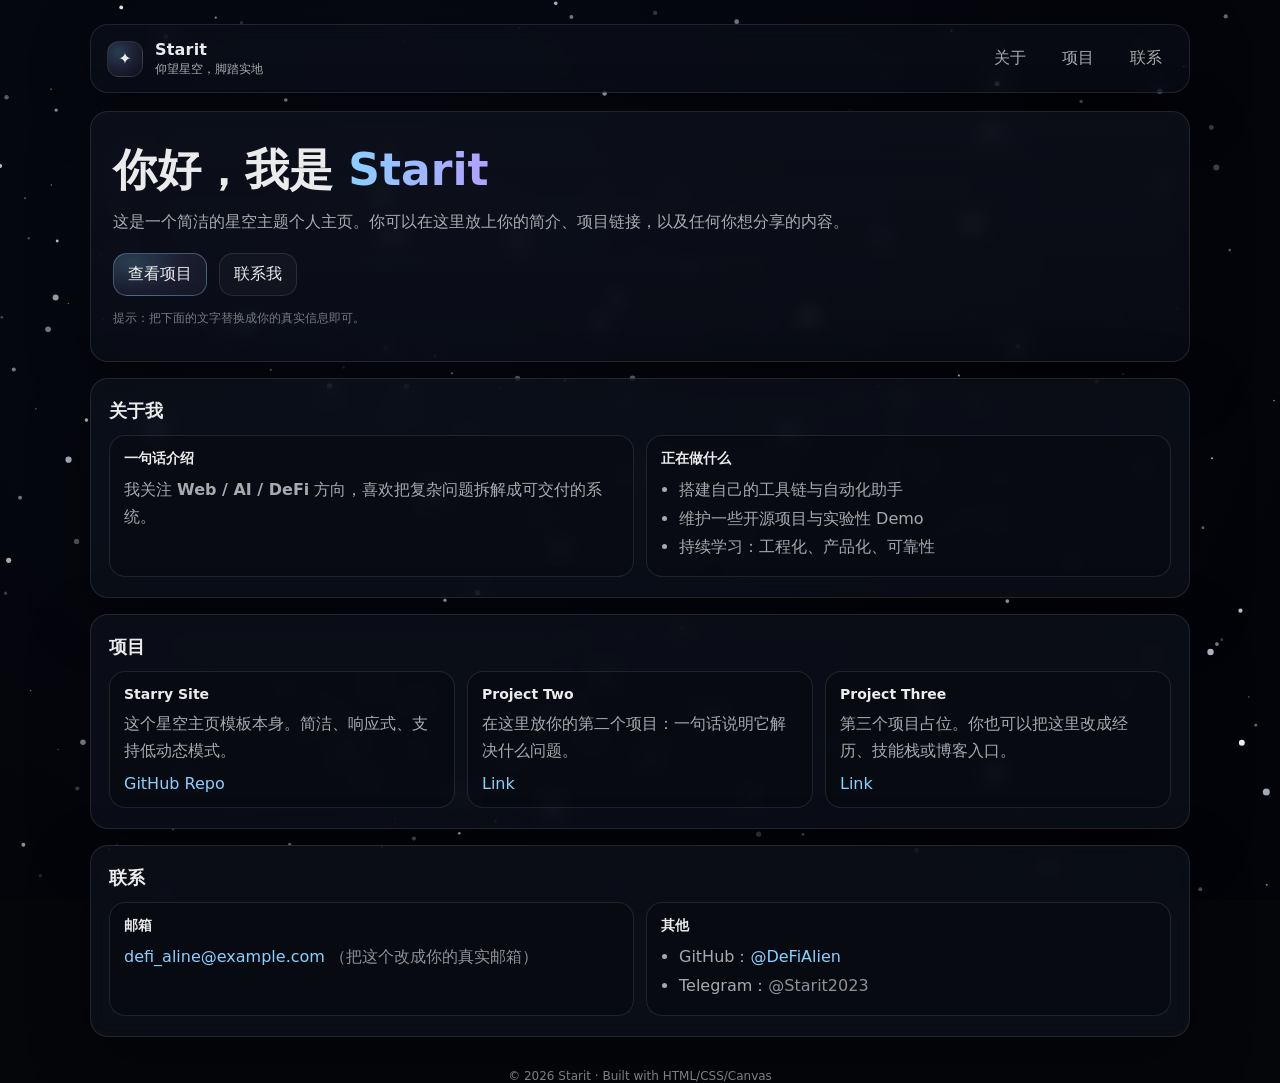
==== index.html @ c74e58f1 "Improve layout, content, and accessible starfield" ====
<!doctype html>
<html lang="zh-CN">
<head>
  <meta charset="utf-8" />
  <meta name="viewport" content="width=device-width, initial-scale=1" />
  <meta name="description" content="Starit 的个人主页：星空背景、项目与联系方式。" />

  <title>Starit · Starry Home</title>

  <!-- Open Graph (optional) -->
  <meta property="og:title" content="Starit · Starry Home" />
  <meta property="og:description" content="星空主题个人主页：关于我、项目与联系方式。" />
  <meta property="og:type" content="website" />

  <link rel="stylesheet" href="css/style.css" />
</head>
<body>
  <a class="skip" href="#main">跳到正文</a>

  <canvas id="starfield" aria-hidden="true"></canvas>

  <div class="page">
    <header class="topbar">
      <div class="brand">
        <div class="mark" aria-hidden="true">✦</div>
        <div class="brandText">
          <div class="name">Starit</div>
          <div class="tagline">仰望星空，脚踏实地</div>
        </div>
      </div>

      <nav class="nav" aria-label="页面导航">
        <a href="#about">关于</a>
        <a href="#projects">项目</a>
        <a href="#contact">联系</a>
      </nav>
    </header>

    <main id="main" class="main">
      <section class="hero" aria-label="封面">
        <h1>你好，我是 <span class="accent">Starit</span></h1>
        <p class="lead">
          这是一个简洁的星空主题个人主页。你可以在这里放上你的简介、项目链接，以及任何你想分享的内容。
        </p>
        <div class="ctaRow">
          <a class="btn primary" href="#projects">查看项目</a>
          <a class="btn" href="#contact">联系我</a>
        </div>
        <p class="hint">提示：把下面的文字替换成你的真实信息即可。</p>
      </section>

      <section id="about" class="panel">
        <h2>关于我</h2>
        <div class="grid two">
          <div class="card">
            <h3>一句话介绍</h3>
            <p>
              我关注 <strong>Web / AI / DeFi</strong> 方向，喜欢把复杂问题拆解成可交付的系统。
            </p>
          </div>
          <div class="card">
            <h3>正在做什么</h3>
            <ul class="list">
              <li>搭建自己的工具链与自动化助手</li>
              <li>维护一些开源项目与实验性 Demo</li>
              <li>持续学习：工程化、产品化、可靠性</li>
            </ul>
          </div>
        </div>
      </section>

      <section id="projects" class="panel">
        <h2>项目</h2>
        <div class="grid three">
          <article class="card">
            <h3>Starry Site</h3>
            <p>这个星空主页模板本身。简洁、响应式、支持低动态模式。</p>
            <div class="meta">
              <a class="link" href="https://github.com/DeFiAlien/website_test" target="_blank" rel="noreferrer">GitHub Repo</a>
            </div>
          </article>

          <article class="card">
            <h3>Project Two</h3>
            <p>在这里放你的第二个项目：一句话说明它解决什么问题。</p>
            <div class="meta">
              <a class="link" href="#" aria-disabled="true">Link</a>
            </div>
          </article>

          <article class="card">
            <h3>Project Three</h3>
            <p>第三个项目占位。你也可以把这里改成经历、技能栈或博客入口。</p>
            <div class="meta">
              <a class="link" href="#" aria-disabled="true">Link</a>
            </div>
          </article>
        </div>
      </section>

      <section id="contact" class="panel">
        <h2>联系</h2>
        <div class="grid two">
          <div class="card">
            <h3>邮箱</h3>
            <p>
              <a class="link" href="mailto:defi_aline@example.com">defi_aline@example.com</a>
              <span class="muted">（把这个改成你的真实邮箱）</span>
            </p>
          </div>
          <div class="card">
            <h3>其他</h3>
            <ul class="list">
              <li>GitHub：<a class="link" href="https://github.com/DeFiAlien" target="_blank" rel="noreferrer">@DeFiAlien</a></li>
              <li>Telegram：<span class="muted">@Starit2023</span></li>
            </ul>
          </div>
        </div>
      </section>

      <footer class="footer">
        <div>© <span id="year"></span> Starit · Built with HTML/CSS/Canvas</div>
      </footer>
    </main>
  </div>

  <script src="js/starfield.js" defer></script>
  <script>
    document.getElementById('year').textContent = String(new Date().getFullYear());
  </script>
</body>
</html>
---- css/style.css ----
/* Starry personal site — clean, responsive, accessible */

:root{
  --bg: #05060a;
  --panel: rgba(16, 20, 32, 0.62);
  --panel2: rgba(16, 20, 32, 0.42);
  --border: rgba(255,255,255,0.10);
  --text: rgba(255,255,255,0.92);
  --muted: rgba(255,255,255,0.65);
  --accent: #8ad0ff;
  --accent2: #b2a0ff;
  --shadow: 0 18px 60px rgba(0,0,0,0.45);
  --radius: 18px;
}

*{ box-sizing: border-box; }
html, body{ height: 100%; }
body{
  margin: 0;
  color: var(--text);
  font-family: ui-sans-serif, system-ui, -apple-system, Segoe UI, Roboto, Helvetica, Arial, "Apple Color Emoji", "Segoe UI Emoji";
  background: var(--bg);
  overflow-x: hidden;
}

/* background canvas */
#starfield{
  position: fixed;
  inset: 0;
  width: 100vw;
  height: 100vh;
  z-index: -1;
}

/* skip link */
.skip{
  position: absolute;
  left: -999px;
  top: 8px;
  padding: 10px 12px;
  border-radius: 10px;
  background: rgba(0,0,0,0.7);
  border: 1px solid var(--border);
  color: var(--text);
}
.skip:focus{ left: 12px; z-index: 10; }

.page{
  width: min(1100px, calc(100% - 32px));
  margin: 24px auto 60px;
}

.topbar{
  display: flex;
  align-items: center;
  justify-content: space-between;
  gap: 16px;
  padding: 14px 16px;
  border: 1px solid var(--border);
  background: var(--panel2);
  border-radius: var(--radius);
  backdrop-filter: blur(10px);
  box-shadow: var(--shadow);
}

.brand{ display:flex; align-items:center; gap:12px; }
.mark{
  width: 36px;
  height: 36px;
  display:grid;
  place-items:center;
  border-radius: 12px;
  border: 1px solid var(--border);
  background: radial-gradient(120% 120% at 30% 30%, rgba(138,208,255,0.25), rgba(178,160,255,0.10), rgba(0,0,0,0));
}
.name{ font-weight: 700; letter-spacing: 0.2px; }
.tagline{ font-size: 12px; color: var(--muted); margin-top: 2px; }

.nav{ display:flex; gap: 14px; flex-wrap: wrap; }
.nav a{
  color: var(--muted);
  text-decoration: none;
  padding: 8px 10px;
  border-radius: 12px;
  border: 1px solid transparent;
}
.nav a:hover{ color: var(--text); border-color: var(--border); background: rgba(255,255,255,0.03); }

.main{ margin-top: 18px; }

.hero{
  padding: 34px 22px;
  border: 1px solid var(--border);
  border-radius: var(--radius);
  background: linear-gradient(180deg, rgba(16,20,32,0.64), rgba(16,20,32,0.40));
  backdrop-filter: blur(10px);
  box-shadow: var(--shadow);
}
.hero h1{
  margin: 0;
  font-size: clamp(28px, 4vw, 44px);
  line-height: 1.08;
}
.accent{
  background: linear-gradient(90deg, var(--accent), var(--accent2));
  -webkit-background-clip: text;
  background-clip: text;
  color: transparent;
}
.lead{
  margin: 14px 0 0;
  color: var(--muted);
  font-size: 16px;
  line-height: 1.7;
}

.ctaRow{ display:flex; gap: 12px; margin-top: 18px; flex-wrap: wrap; }
.btn{
  display: inline-flex;
  align-items: center;
  justify-content: center;
  gap: 10px;
  padding: 10px 14px;
  border-radius: 14px;
  border: 1px solid var(--border);
  background: rgba(255,255,255,0.03);
  color: var(--text);
  text-decoration: none;
}
.btn:hover{ background: rgba(255,255,255,0.06); }
.btn.primary{
  border-color: rgba(138,208,255,0.35);
  background: radial-gradient(120% 140% at 20% 20%, rgba(138,208,255,0.25), rgba(178,160,255,0.10), rgba(255,255,255,0.03));
}
.hint{ margin: 14px 0 0; color: rgba(255,255,255,0.45); font-size: 12px; }

.panel{ margin-top: 16px; padding: 20px 18px; }
.panel h2{ margin: 0 0 12px; font-size: 18px; letter-spacing: 0.2px; }

.panel{
  border-radius: var(--radius);
  border: 1px solid var(--border);
  background: var(--panel);
  backdrop-filter: blur(10px);
  box-shadow: var(--shadow);
}

.grid{ display:grid; gap: 12px; }
.grid.two{ grid-template-columns: repeat(2, minmax(0, 1fr)); }
.grid.three{ grid-template-columns: repeat(3, minmax(0, 1fr)); }

.card{
  border-radius: 16px;
  border: 1px solid rgba(255,255,255,0.10);
  background: rgba(0,0,0,0.18);
  padding: 14px 14px;
}
.card h3{ margin: 0 0 8px; font-size: 14px; }
.card p{ margin: 0; color: var(--muted); line-height: 1.7; }

.list{ margin: 0; padding-left: 18px; color: var(--muted); line-height: 1.8; }

.meta{ margin-top: 10px; display:flex; gap: 10px; }
.link{ color: var(--accent); text-decoration: none; }
.link:hover{ text-decoration: underline; }
.muted{ color: rgba(255,255,255,0.55); }

.footer{
  margin-top: 18px;
  padding: 14px 4px 0;
  color: rgba(255,255,255,0.55);
  font-size: 12px;
  text-align: center;
}

@media (max-width: 860px){
  .grid.three{ grid-template-columns: 1fr; }
}
@media (max-width: 720px){
  .topbar{ flex-direction: column; align-items: stretch; }
  .nav{ justify-content: flex-start; }
  .grid.two{ grid-template-columns: 1fr; }
}

@media (prefers-reduced-motion: reduce){
  *{ scroll-behavior: auto !important; }
}
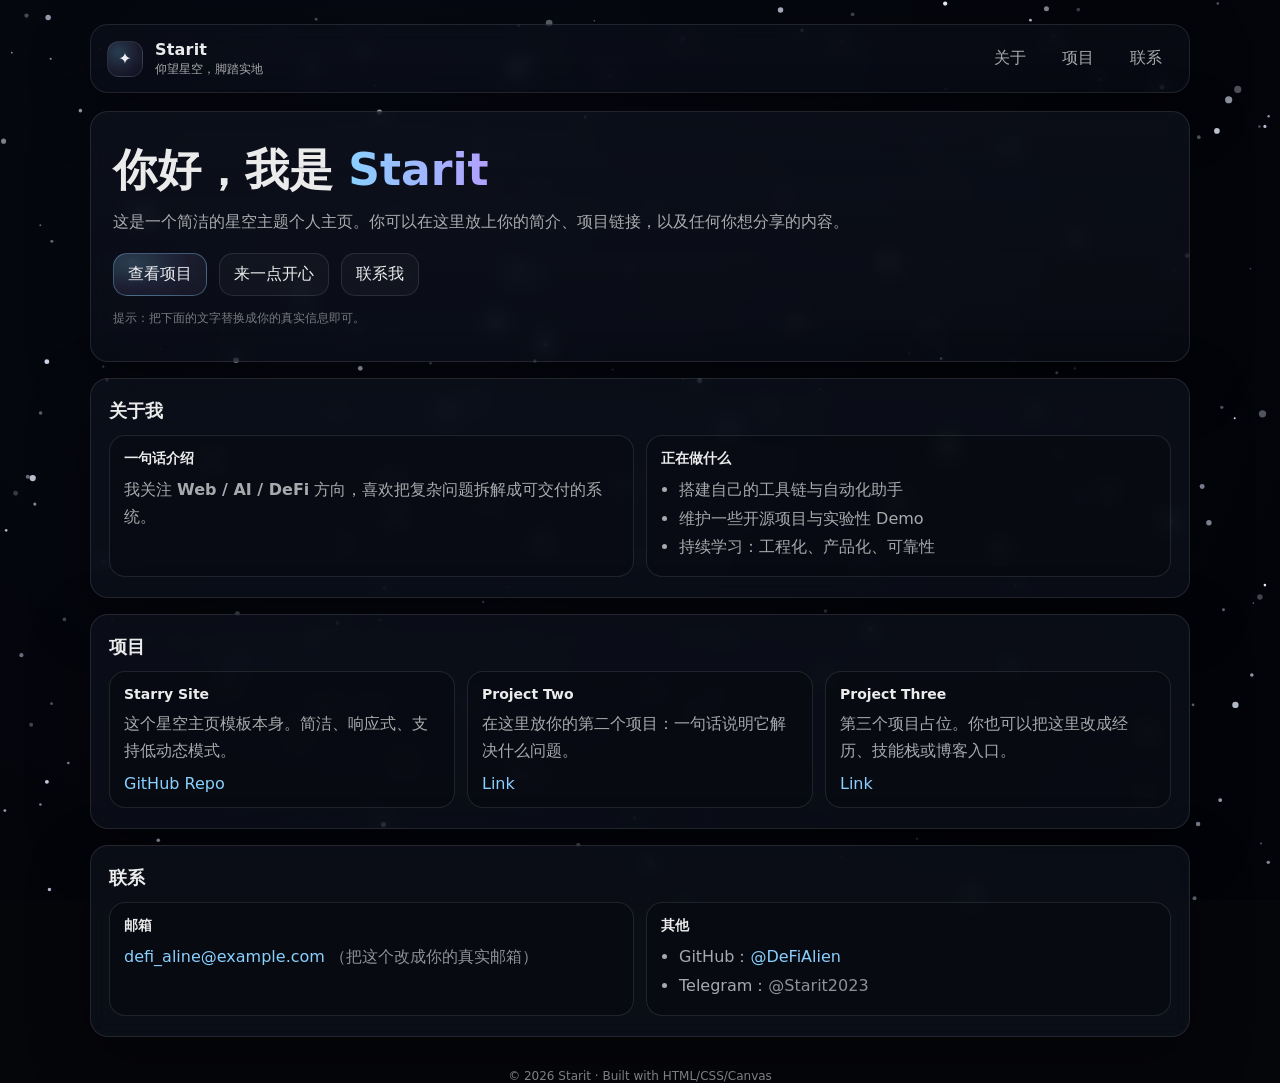
==== commit 9aaaf6eb: "Add a cheer-up page with breathing, cards, and fireworks" ====
--- a/index.html
+++ b/index.html
@@ -44,6 +44,7 @@
         </p>
         <div class="ctaRow">
           <a class="btn primary" href="#projects">查看项目</a>
+          <a class="btn" href="cheer-up.html">来一点开心</a>
           <a class="btn" href="#contact">联系我</a>
         </div>
         <p class="hint">提示：把下面的文字替换成你的真实信息即可。</p>
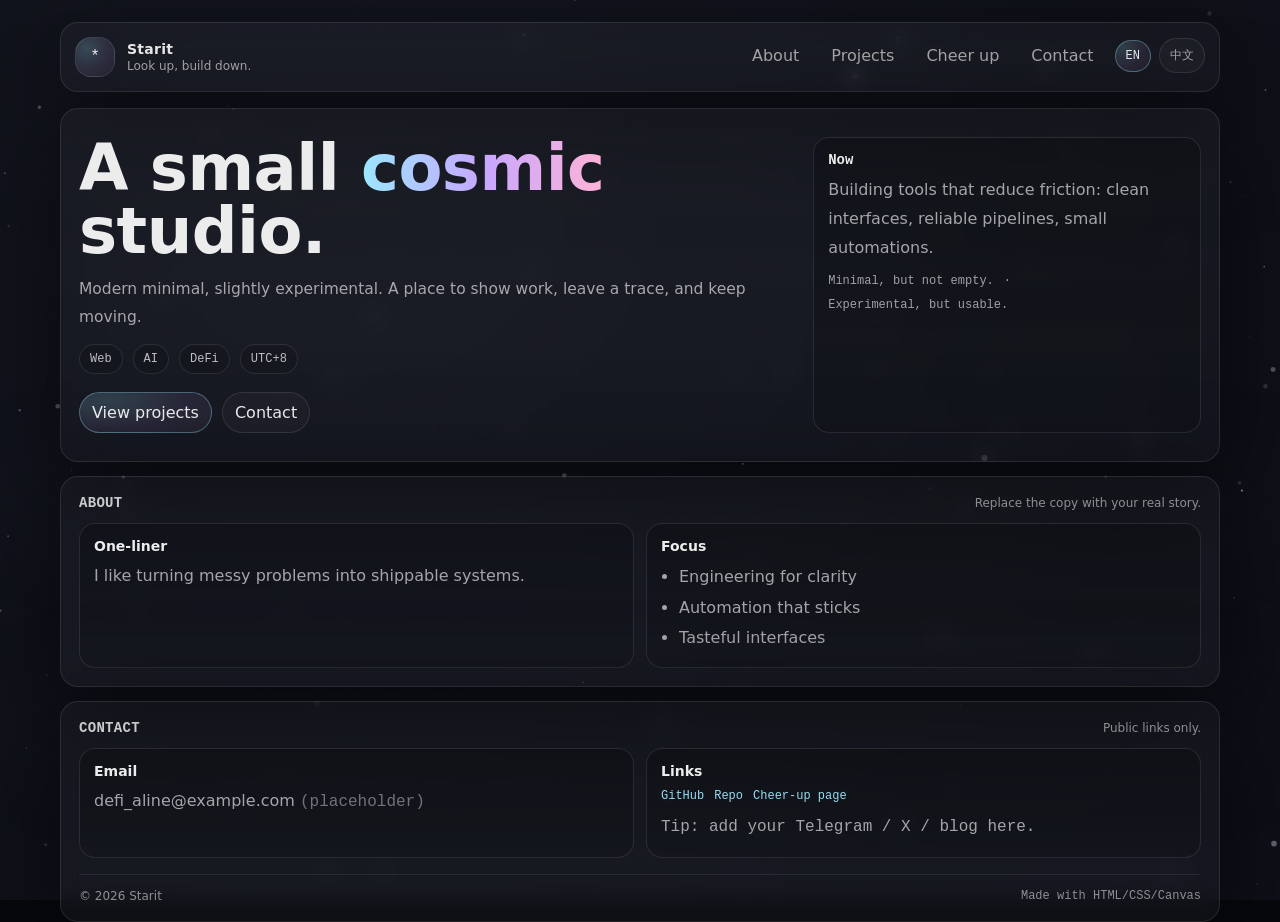
==== commit b207e0cf: "Redesign: modern minimal experimental bilingual layout + projects page" ====
--- a/index.html
+++ b/index.html
@@ -1,133 +1,228 @@
 <!doctype html>
-<html lang="zh-CN">
+<html lang="en">
 <head>
   <meta charset="utf-8" />
   <meta name="viewport" content="width=device-width, initial-scale=1" />
-  <meta name="description" content="Starit 的个人主页：星空背景、项目与联系方式。" />
-
-  <title>Starit · Starry Home</title>
-
-  <!-- Open Graph (optional) -->
-  <meta property="og:title" content="Starit · Starry Home" />
-  <meta property="og:description" content="星空主题个人主页：关于我、项目与联系方式。" />
-  <meta property="og:type" content="website" />
-
+  <meta name="description" content="Starit — modern minimal, experimental, bilingual personal site." />
+  <title>Starit</title>
   <link rel="stylesheet" href="css/style.css" />
 </head>
 <body>
-  <a class="skip" href="#main">跳到正文</a>
-
+  <a class="skip" href="#main">Skip to content</a>
   <canvas id="starfield" aria-hidden="true"></canvas>
-
-  <div class="page">
+  <div class="noise" aria-hidden="true"></div>
+
+  <div class="page" data-lang="en">
     <header class="topbar">
       <div class="brand">
-        <div class="mark" aria-hidden="true">✦</div>
-        <div class="brandText">
+        <div class="mark" aria-hidden="true">*</div>
+        <div>
           <div class="name">Starit</div>
-          <div class="tagline">仰望星空，脚踏实地</div>
+          <div class="tag" data-i18n="tagline">Look up, build down.</div>
         </div>
       </div>
 
-      <nav class="nav" aria-label="页面导航">
-        <a href="#about">关于</a>
-        <a href="#projects">项目</a>
-        <a href="#contact">联系</a>
-      </nav>
+      <div style="display:flex; gap:10px; align-items:center; justify-content:flex-end; flex-wrap:wrap">
+        <nav class="nav" aria-label="Primary">
+          <a href="#about" data-i18n="nav.about">About</a>
+          <a href="projects.html" data-i18n="nav.projects">Projects</a>
+          <a href="cheer-up.html" data-i18n="nav.cheer">Cheer up</a>
+          <a href="#contact" data-i18n="nav.contact">Contact</a>
+        </nav>
+
+        <div class="lang" aria-label="Language">
+          <button id="langEN" type="button" aria-pressed="true">EN</button>
+          <button id="langZH" type="button" aria-pressed="false">中文</button>
+        </div>
+      </div>
     </header>
 
     <main id="main" class="main">
-      <section class="hero" aria-label="封面">
-        <h1>你好，我是 <span class="accent">Starit</span></h1>
-        <p class="lead">
-          这是一个简洁的星空主题个人主页。你可以在这里放上你的简介、项目链接，以及任何你想分享的内容。
-        </p>
-        <div class="ctaRow">
-          <a class="btn primary" href="#projects">查看项目</a>
-          <a class="btn" href="cheer-up.html">来一点开心</a>
-          <a class="btn" href="#contact">联系我</a>
-        </div>
-        <p class="hint">提示：把下面的文字替换成你的真实信息即可。</p>
+      <section class="hero">
+        <div class="heroGrid">
+          <div>
+            <h1 class="hTitle">
+              <span data-i18n="hero.line1">A small</span>
+              <span class="accent" data-i18n="hero.line2">cosmic</span>
+              <span data-i18n="hero.line3">studio.</span>
+            </h1>
+
+            <p class="lead" data-i18n="hero.lead">
+              Modern minimal, slightly experimental. A place to show work, leave a trace, and keep moving.
+            </p>
+
+            <div class="kicker">
+              <span class="pill">Web</span>
+              <span class="pill">AI</span>
+              <span class="pill">DeFi</span>
+              <span class="pill mono" data-i18n="hero.location">UTC+8</span>
+            </div>
+
+            <div class="ctaRow">
+              <a class="btn primary" href="projects.html" data-i18n="cta.projects">View projects</a>
+              <a class="btn" href="#contact" data-i18n="cta.contact">Contact</a>
+            </div>
+          </div>
+
+          <div>
+            <div class="card" style="min-height: 100%">
+              <h3 class="mono" data-i18n="side.title">Now</h3>
+              <p data-i18n="side.body">
+                Building tools that reduce friction: clean interfaces, reliable pipelines, small automations.
+              </p>
+              <div class="meta" style="margin-top:12px">
+                <span data-i18n="side.meta1">Minimal, but not empty.</span>
+                <span>·</span>
+                <span data-i18n="side.meta2">Experimental, but usable.</span>
+              </div>
+            </div>
+          </div>
+        </div>
       </section>
 
       <section id="about" class="panel">
-        <h2>关于我</h2>
+        <div class="panelHeader">
+          <h2>About</h2>
+          <div class="note" data-i18n="about.note">Replace the copy with your real story.</div>
+        </div>
+
         <div class="grid two">
           <div class="card">
-            <h3>一句话介绍</h3>
+            <h3 data-i18n="about.card1.title">One-liner</h3>
+            <p data-i18n="about.card1.body">I like turning messy problems into shippable systems.</p>
+          </div>
+          <div class="card">
+            <h3 data-i18n="about.card2.title">Focus</h3>
+            <ul class="list">
+              <li data-i18n="about.card2.li1">Engineering for clarity</li>
+              <li data-i18n="about.card2.li2">Automation that sticks</li>
+              <li data-i18n="about.card2.li3">Tasteful interfaces</li>
+            </ul>
+          </div>
+        </div>
+      </section>
+
+      <section class="panel" id="contact">
+        <div class="panelHeader">
+          <h2>Contact</h2>
+          <div class="note" data-i18n="contact.note">Public links only.</div>
+        </div>
+
+        <div class="grid two">
+          <div class="card">
+            <h3 data-i18n="contact.email">Email</h3>
             <p>
-              我关注 <strong>Web / AI / DeFi</strong> 方向，喜欢把复杂问题拆解成可交付的系统。
+              <a href="mailto:defi_aline@example.com">defi_aline@example.com</a>
+              <span class="mono" style="opacity:.65">(placeholder)</span>
             </p>
           </div>
           <div class="card">
-            <h3>正在做什么</h3>
-            <ul class="list">
-              <li>搭建自己的工具链与自动化助手</li>
-              <li>维护一些开源项目与实验性 Demo</li>
-              <li>持续学习：工程化、产品化、可靠性</li>
-            </ul>
-          </div>
-        </div>
+            <h3 data-i18n="contact.links">Links</h3>
+            <div class="meta">
+              <a href="https://github.com/DeFiAlien" target="_blank" rel="noreferrer">GitHub</a>
+              <a href="https://github.com/DeFiAlien/website_test" target="_blank" rel="noreferrer">Repo</a>
+              <a href="cheer-up.html" data-i18n="contact.cheer">Cheer-up page</a>
+            </div>
+            <p style="margin-top:10px" class="mono" data-i18n="contact.tip">Tip: add your Telegram / X / blog here.</p>
+          </div>
+        </div>
+
+        <footer class="footer">
+          <div>© <span id="year"></span> Starit</div>
+          <div class="mono">
+            <span data-i18n="footer.made">Made with</span> HTML/CSS/Canvas
+          </div>
+        </footer>
       </section>
-
-      <section id="projects" class="panel">
-        <h2>项目</h2>
-        <div class="grid three">
-          <article class="card">
-            <h3>Starry Site</h3>
-            <p>这个星空主页模板本身。简洁、响应式、支持低动态模式。</p>
-            <div class="meta">
-              <a class="link" href="https://github.com/DeFiAlien/website_test" target="_blank" rel="noreferrer">GitHub Repo</a>
-            </div>
-          </article>
-
-          <article class="card">
-            <h3>Project Two</h3>
-            <p>在这里放你的第二个项目：一句话说明它解决什么问题。</p>
-            <div class="meta">
-              <a class="link" href="#" aria-disabled="true">Link</a>
-            </div>
-          </article>
-
-          <article class="card">
-            <h3>Project Three</h3>
-            <p>第三个项目占位。你也可以把这里改成经历、技能栈或博客入口。</p>
-            <div class="meta">
-              <a class="link" href="#" aria-disabled="true">Link</a>
-            </div>
-          </article>
-        </div>
-      </section>
-
-      <section id="contact" class="panel">
-        <h2>联系</h2>
-        <div class="grid two">
-          <div class="card">
-            <h3>邮箱</h3>
-            <p>
-              <a class="link" href="mailto:defi_aline@example.com">defi_aline@example.com</a>
-              <span class="muted">（把这个改成你的真实邮箱）</span>
-            </p>
-          </div>
-          <div class="card">
-            <h3>其他</h3>
-            <ul class="list">
-              <li>GitHub：<a class="link" href="https://github.com/DeFiAlien" target="_blank" rel="noreferrer">@DeFiAlien</a></li>
-              <li>Telegram：<span class="muted">@Starit2023</span></li>
-            </ul>
-          </div>
-        </div>
-      </section>
-
-      <footer class="footer">
-        <div>© <span id="year"></span> Starit · Built with HTML/CSS/Canvas</div>
-      </footer>
     </main>
   </div>
 
   <script src="js/starfield.js" defer></script>
   <script>
     document.getElementById('year').textContent = String(new Date().getFullYear());
+
+    const dict = {
+      en: {
+        'tagline': 'Look up, build down.',
+        'nav.about': 'About',
+        'nav.projects': 'Projects',
+        'nav.cheer': 'Cheer up',
+        'nav.contact': 'Contact',
+        'hero.line1': 'A small',
+        'hero.line2': 'cosmic',
+        'hero.line3': 'studio.',
+        'hero.lead': 'Modern minimal, slightly experimental. A place to show work, leave a trace, and keep moving.',
+        'hero.location': 'UTC+8',
+        'cta.projects': 'View projects',
+        'cta.contact': 'Contact',
+        'side.title': 'Now',
+        'side.body': 'Building tools that reduce friction: clean interfaces, reliable pipelines, small automations.',
+        'side.meta1': 'Minimal, but not empty.',
+        'side.meta2': 'Experimental, but usable.',
+        'about.note': 'Replace the copy with your real story.',
+        'about.card1.title': 'One-liner',
+        'about.card1.body': 'I like turning messy problems into shippable systems.',
+        'about.card2.title': 'Focus',
+        'about.card2.li1': 'Engineering for clarity',
+        'about.card2.li2': 'Automation that sticks',
+        'about.card2.li3': 'Tasteful interfaces',
+        'contact.note': 'Public links only.',
+        'contact.email': 'Email',
+        'contact.links': 'Links',
+        'contact.cheer': 'Cheer-up page',
+        'contact.tip': 'Tip: add your Telegram / X / blog here.',
+        'footer.made': 'Made with'
+      },
+      zh: {
+        'tagline': '仰望星空，搭建现实。',
+        'nav.about': '关于',
+        'nav.projects': '项目',
+        'nav.cheer': '开心一下',
+        'nav.contact': '联系',
+        'hero.line1': '一个小小的',
+        'hero.line2': '宇宙',
+        'hero.line3': '工作室。',
+        'hero.lead': '现代极简，带一点实验性。用来展示作品、留下痕迹、继续向前。',
+        'hero.location': 'UTC+8',
+        'cta.projects': '看看项目',
+        'cta.contact': '联系我',
+        'side.title': '此刻',
+        'side.body': '在做一些降低摩擦的工具：干净的界面、可靠的流程、小而稳定的自动化。',
+        'side.meta1': '极简，但不空洞。',
+        'side.meta2': '实验，但可用。',
+        'about.note': '把这些文案换成你的真实经历就行。',
+        'about.card1.title': '一句话',
+        'about.card1.body': '我喜欢把混乱的问题拆成可交付的系统。',
+        'about.card2.title': '关注点',
+        'about.card2.li1': '为清晰而工程化',
+        'about.card2.li2': '能长期运行的自动化',
+        'about.card2.li3': '有品味的界面',
+        'contact.note': '只放公开信息。',
+        'contact.email': '邮箱',
+        'contact.links': '链接',
+        'contact.cheer': '开心页面',
+        'contact.tip': '提示：把 Telegram / X / 博客等加在这里。',
+        'footer.made': '使用'
+      }
+    };
+
+    function applyLang(lang){
+      document.querySelector('.page').setAttribute('data-lang', lang);
+      document.getElementById('langEN').setAttribute('aria-pressed', String(lang==='en'));
+      document.getElementById('langZH').setAttribute('aria-pressed', String(lang==='zh'));
+      for (const el of document.querySelectorAll('[data-i18n]')){
+        const key = el.getAttribute('data-i18n');
+        const val = dict[lang][key];
+        if (typeof val === 'string') el.textContent = val;
+      }
+      try{ localStorage.setItem('lang', lang); }catch{}
+    }
+
+    const saved = (() => { try{ return localStorage.getItem('lang'); }catch{ return null; }})();
+    applyLang(saved === 'zh' ? 'zh' : 'en');
+
+    document.getElementById('langEN').addEventListener('click', () => applyLang('en'));
+    document.getElementById('langZH').addEventListener('click', () => applyLang('zh'));
   </script>
 </body>
 </html>
--- a/css/style.css
+++ b/css/style.css
@@ -1,186 +1,336 @@
-/* Starry personal site — clean, responsive, accessible */
+/*
+  Starit — Modern Minimal / Experimental (Direction C)
+  - High-contrast typography
+  - Asymmetric layout
+  - Subtle cosmic background
+*/
 
 :root{
-  --bg: #05060a;
-  --panel: rgba(16, 20, 32, 0.62);
-  --panel2: rgba(16, 20, 32, 0.42);
-  --border: rgba(255,255,255,0.10);
-  --text: rgba(255,255,255,0.92);
-  --muted: rgba(255,255,255,0.65);
-  --accent: #8ad0ff;
-  --accent2: #b2a0ff;
-  --shadow: 0 18px 60px rgba(0,0,0,0.45);
+  --bg: #07080c;
+  --ink: rgba(255,255,255,0.92);
+  --muted: rgba(255,255,255,0.62);
+  --faint: rgba(255,255,255,0.10);
+  --accent: #9be7ff;
+  --accent2: #c7a7ff;
+  --hot: #ffb3d6;
+
   --radius: 18px;
+  --shadow: 0 30px 110px rgba(0,0,0,0.55);
+
+  --sans: ui-sans-serif, system-ui, -apple-system, Segoe UI, Roboto, Helvetica, Arial;
+  --mono: ui-monospace, SFMono-Regular, Menlo, Monaco, Consolas, "Liberation Mono", "Courier New", monospace;
 }
 
 *{ box-sizing: border-box; }
 html, body{ height: 100%; }
 body{
   margin: 0;
-  color: var(--text);
-  font-family: ui-sans-serif, system-ui, -apple-system, Segoe UI, Roboto, Helvetica, Arial, "Apple Color Emoji", "Segoe UI Emoji";
+  color: var(--ink);
   background: var(--bg);
+  font-family: var(--sans);
   overflow-x: hidden;
 }
 
-/* background canvas */
+a{ color: inherit; text-decoration: none; }
+a:hover{ text-decoration: underline; text-underline-offset: 3px; }
+
+/* Background */
 #starfield{
   position: fixed;
   inset: 0;
   width: 100vw;
   height: 100vh;
+  z-index: -2;
+}
+
+.noise{
+  position: fixed;
+  inset: 0;
+  pointer-events: none;
   z-index: -1;
-}
-
-/* skip link */
+  opacity: 0.22;
+  background-image:
+    url('data:image/svg+xml;utf8,<svg xmlns="http://www.w3.org/2000/svg" width="240" height="240"><filter id="n"><feTurbulence type="fractalNoise" baseFrequency=".8" numOctaves="4" stitchTiles="stitch"/></filter><rect width="240" height="240" filter="url(%23n)" opacity=".35"/></svg>');
+  mix-blend-mode: overlay;
+}
+
+/* Skip */
 .skip{
   position: absolute;
   left: -999px;
   top: 8px;
   padding: 10px 12px;
-  border-radius: 10px;
-  background: rgba(0,0,0,0.7);
-  border: 1px solid var(--border);
-  color: var(--text);
+  border-radius: 12px;
+  background: rgba(0,0,0,0.75);
+  border: 1px solid var(--faint);
+  color: var(--ink);
 }
 .skip:focus{ left: 12px; z-index: 10; }
 
+/* Layout */
 .page{
-  width: min(1100px, calc(100% - 32px));
-  margin: 24px auto 60px;
+  width: min(1160px, calc(100% - 32px));
+  margin: 22px auto 80px;
 }
 
 .topbar{
-  display: flex;
-  align-items: center;
-  justify-content: space-between;
-  gap: 16px;
-  padding: 14px 16px;
-  border: 1px solid var(--border);
-  background: var(--panel2);
+  display: grid;
+  grid-template-columns: 1fr auto;
+  gap: 14px;
+  align-items: start;
+  padding: 14px 14px;
+  border: 1px solid var(--faint);
   border-radius: var(--radius);
+  background: rgba(255,255,255,0.03);
   backdrop-filter: blur(10px);
   box-shadow: var(--shadow);
 }
 
-.brand{ display:flex; align-items:center; gap:12px; }
+.brand{
+  display:flex;
+  gap: 12px;
+  align-items: center;
+}
+
 .mark{
-  width: 36px;
-  height: 36px;
+  width: 40px;
+  height: 40px;
+  border-radius: 16px;
+  border: 1px solid var(--faint);
+  background:
+    radial-gradient(120% 120% at 28% 28%, rgba(155,231,255,0.22), rgba(199,167,255,0.10), rgba(0,0,0,0)),
+    rgba(255,255,255,0.02);
   display:grid;
   place-items:center;
-  border-radius: 12px;
-  border: 1px solid var(--border);
-  background: radial-gradient(120% 120% at 30% 30%, rgba(138,208,255,0.25), rgba(178,160,255,0.10), rgba(0,0,0,0));
-}
-.name{ font-weight: 700; letter-spacing: 0.2px; }
-.tagline{ font-size: 12px; color: var(--muted); margin-top: 2px; }
-
-.nav{ display:flex; gap: 14px; flex-wrap: wrap; }
+  font-family: var(--mono);
+}
+
+.brand .name{
+  font-weight: 750;
+  letter-spacing: 0.25px;
+  font-size: 14px;
+}
+.brand .tag{
+  margin-top: 2px;
+  font-size: 12px;
+  color: var(--muted);
+}
+
+.nav{
+  display:flex;
+  gap: 10px;
+  flex-wrap: wrap;
+  justify-content: flex-end;
+}
+
 .nav a{
   color: var(--muted);
-  text-decoration: none;
+  border: 1px solid transparent;
   padding: 8px 10px;
-  border-radius: 12px;
-  border: 1px solid transparent;
-}
-.nav a:hover{ color: var(--text); border-color: var(--border); background: rgba(255,255,255,0.03); }
-
-.main{ margin-top: 18px; }
-
+  border-radius: 999px;
+}
+.nav a:hover{ color: var(--ink); border-color: var(--faint); text-decoration: none; }
+
+.lang{
+  display:flex;
+  gap: 8px;
+  align-items:center;
+}
+
+.lang button{
+  border: 1px solid var(--faint);
+  background: rgba(255,255,255,0.03);
+  color: var(--muted);
+  padding: 8px 10px;
+  border-radius: 999px;
+  cursor: pointer;
+  font-family: var(--mono);
+  font-size: 12px;
+}
+.lang button[aria-pressed="true"]{
+  color: var(--ink);
+  border-color: rgba(155,231,255,0.34);
+  background:
+    radial-gradient(120% 140% at 20% 20%, rgba(155,231,255,0.20), rgba(199,167,255,0.10), rgba(255,255,255,0.03));
+}
+
+/* Hero */
 .hero{
-  padding: 34px 22px;
-  border: 1px solid var(--border);
+  margin-top: 16px;
+  padding: 28px 18px;
   border-radius: var(--radius);
-  background: linear-gradient(180deg, rgba(16,20,32,0.64), rgba(16,20,32,0.40));
+  border: 1px solid var(--faint);
+  background:
+    linear-gradient(180deg, rgba(255,255,255,0.04), rgba(255,255,255,0.02));
   backdrop-filter: blur(10px);
   box-shadow: var(--shadow);
 }
-.hero h1{
+
+.heroGrid{
+  display:grid;
+  grid-template-columns: 1.3fr 0.7fr;
+  gap: 14px;
+}
+
+@media (max-width: 920px){
+  .heroGrid{ grid-template-columns: 1fr; }
+}
+
+.hTitle{
   margin: 0;
-  font-size: clamp(28px, 4vw, 44px);
-  line-height: 1.08;
-}
-.accent{
-  background: linear-gradient(90deg, var(--accent), var(--accent2));
+  font-size: clamp(30px, 5vw, 64px);
+  line-height: 0.98;
+  letter-spacing: -0.5px;
+}
+
+.hTitle .accent{
+  background: linear-gradient(90deg, var(--accent), var(--accent2), var(--hot));
   -webkit-background-clip: text;
   background-clip: text;
   color: transparent;
 }
+
 .lead{
   margin: 14px 0 0;
   color: var(--muted);
-  font-size: 16px;
-  line-height: 1.7;
-}
-
-.ctaRow{ display:flex; gap: 12px; margin-top: 18px; flex-wrap: wrap; }
+  font-size: 15.5px;
+  line-height: 1.8;
+  max-width: 68ch;
+}
+
+.kicker{
+  margin-top: 12px;
+  display:flex;
+  gap: 10px;
+  flex-wrap: wrap;
+}
+
+.pill{
+  display:inline-flex;
+  align-items:center;
+  gap: 8px;
+  padding: 7px 10px;
+  border-radius: 999px;
+  border: 1px solid var(--faint);
+  background: rgba(0,0,0,0.12);
+  color: rgba(255,255,255,0.72);
+  font-family: var(--mono);
+  font-size: 12px;
+}
+
+.ctaRow{ display:flex; gap: 10px; flex-wrap: wrap; margin-top: 18px; }
 .btn{
-  display: inline-flex;
-  align-items: center;
-  justify-content: center;
-  gap: 10px;
-  padding: 10px 14px;
-  border-radius: 14px;
-  border: 1px solid var(--border);
+  display:inline-flex;
+  align-items:center;
+  justify-content:center;
+  padding: 10px 12px;
+  border-radius: 999px;
+  border: 1px solid var(--faint);
   background: rgba(255,255,255,0.03);
-  color: var(--text);
-  text-decoration: none;
-}
-.btn:hover{ background: rgba(255,255,255,0.06); }
+}
+.btn:hover{ text-decoration:none; background: rgba(255,255,255,0.06); }
 .btn.primary{
-  border-color: rgba(138,208,255,0.35);
-  background: radial-gradient(120% 140% at 20% 20%, rgba(138,208,255,0.25), rgba(178,160,255,0.10), rgba(255,255,255,0.03));
-}
-.hint{ margin: 14px 0 0; color: rgba(255,255,255,0.45); font-size: 12px; }
-
-.panel{ margin-top: 16px; padding: 20px 18px; }
-.panel h2{ margin: 0 0 12px; font-size: 18px; letter-spacing: 0.2px; }
-
+  border-color: rgba(155,231,255,0.34);
+  background:
+    radial-gradient(120% 140% at 20% 20%, rgba(155,231,255,0.20), rgba(199,167,255,0.10), rgba(255,255,255,0.03));
+}
+
+/* Panels */
 .panel{
+  margin-top: 14px;
   border-radius: var(--radius);
-  border: 1px solid var(--border);
-  background: var(--panel);
+  border: 1px solid var(--faint);
+  background: rgba(255,255,255,0.03);
   backdrop-filter: blur(10px);
   box-shadow: var(--shadow);
-}
-
-.grid{ display:grid; gap: 12px; }
+  padding: 18px;
+}
+
+.panelHeader{
+  display:flex;
+  align-items: baseline;
+  justify-content: space-between;
+  gap: 12px;
+  flex-wrap: wrap;
+}
+
+.panel h2{
+  margin: 0;
+  font-size: 14px;
+  letter-spacing: 0.3px;
+  font-family: var(--mono);
+  text-transform: uppercase;
+  color: rgba(255,255,255,0.78);
+}
+
+.panel .note{
+  color: rgba(255,255,255,0.52);
+  font-size: 12px;
+}
+
+.grid{
+  display:grid;
+  gap: 12px;
+  margin-top: 12px;
+}
+
 .grid.two{ grid-template-columns: repeat(2, minmax(0, 1fr)); }
 .grid.three{ grid-template-columns: repeat(3, minmax(0, 1fr)); }
+@media (max-width: 920px){
+  .grid.three{ grid-template-columns: 1fr; }
+}
+@media (max-width: 720px){
+  .grid.two{ grid-template-columns: 1fr; }
+}
 
 .card{
   border-radius: 16px;
   border: 1px solid rgba(255,255,255,0.10);
-  background: rgba(0,0,0,0.18);
-  padding: 14px 14px;
-}
-.card h3{ margin: 0 0 8px; font-size: 14px; }
-.card p{ margin: 0; color: var(--muted); line-height: 1.7; }
-
-.list{ margin: 0; padding-left: 18px; color: var(--muted); line-height: 1.8; }
-
-.meta{ margin-top: 10px; display:flex; gap: 10px; }
-.link{ color: var(--accent); text-decoration: none; }
-.link:hover{ text-decoration: underline; }
-.muted{ color: rgba(255,255,255,0.55); }
+  background:
+    linear-gradient(180deg, rgba(0,0,0,0.22), rgba(0,0,0,0.10));
+  padding: 14px;
+  min-height: 110px;
+}
+
+.card h3{
+  margin: 0 0 8px;
+  font-size: 14px;
+}
+
+.card p{
+  margin: 0;
+  color: var(--muted);
+  line-height: 1.8;
+}
+
+.meta{
+  margin-top: 10px;
+  display:flex;
+  gap: 10px;
+  flex-wrap: wrap;
+  color: rgba(255,255,255,0.60);
+  font-family: var(--mono);
+  font-size: 12px;
+}
+
+.meta a{ color: rgba(155,231,255,0.95); }
+
+.list{ margin: 0; padding-left: 18px; color: var(--muted); line-height: 1.9; }
 
 .footer{
-  margin-top: 18px;
-  padding: 14px 4px 0;
-  color: rgba(255,255,255,0.55);
-  font-size: 12px;
-  text-align: center;
-}
-
-@media (max-width: 860px){
-  .grid.three{ grid-template-columns: 1fr; }
-}
-@media (max-width: 720px){
-  .topbar{ flex-direction: column; align-items: stretch; }
-  .nav{ justify-content: flex-start; }
-  .grid.two{ grid-template-columns: 1fr; }
-}
+  margin-top: 16px;
+  padding-top: 14px;
+  border-top: 1px solid rgba(255,255,255,0.08);
+  color: rgba(255,255,255,0.52);
+  font-size: 12px;
+  display:flex;
+  justify-content: space-between;
+  gap: 10px;
+  flex-wrap: wrap;
+}
+
+/* micro */
+.mono{ font-family: var(--mono); }
 
 @media (prefers-reduced-motion: reduce){
   *{ scroll-behavior: auto !important; }
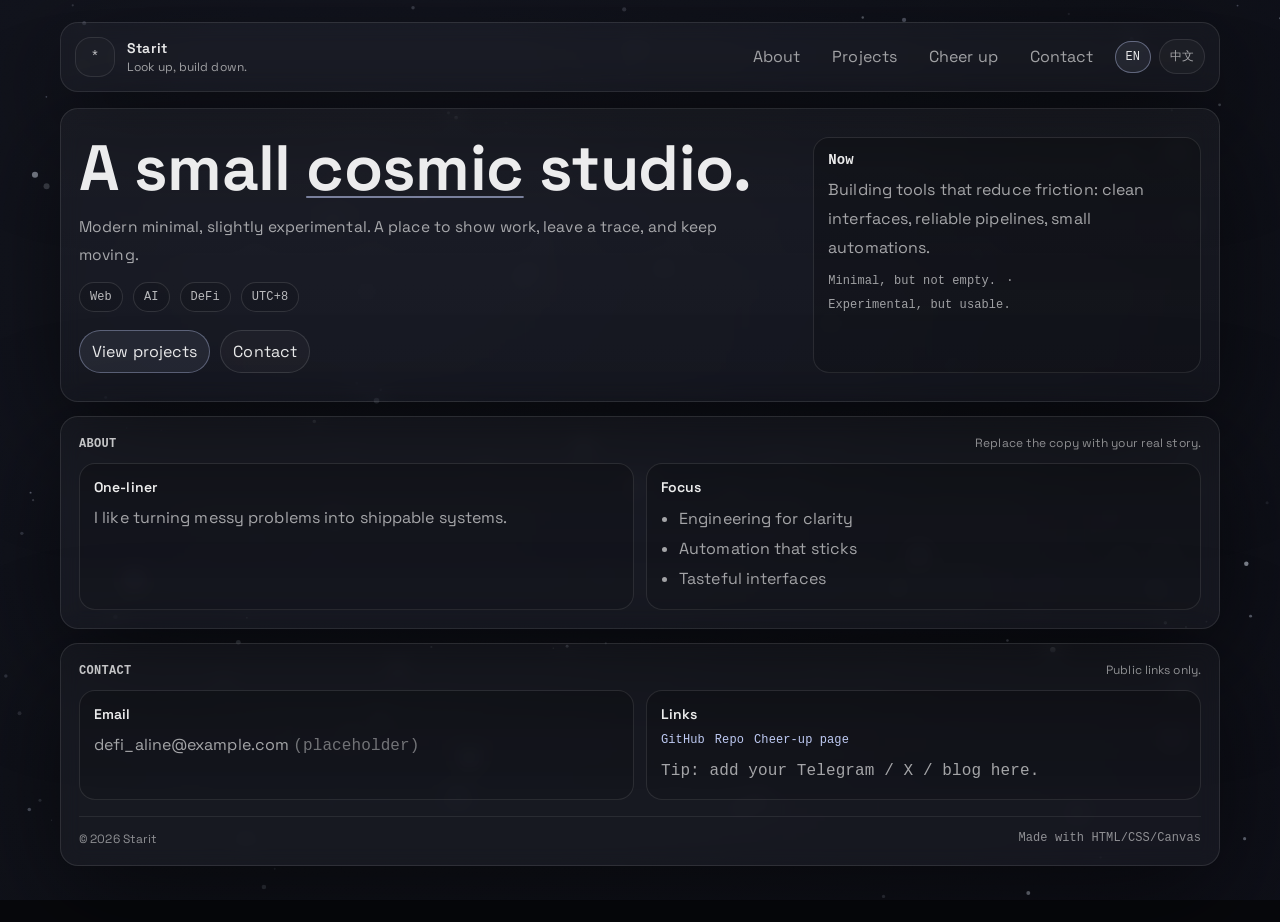
==== commit 4d983611: "Refine typography + palette: Space Grotesk, remove neon gradients" ====
--- a/index.html
+++ b/index.html
@@ -5,6 +5,9 @@
   <meta name="viewport" content="width=device-width, initial-scale=1" />
   <meta name="description" content="Starit — modern minimal, experimental, bilingual personal site." />
   <title>Starit</title>
+  <link rel="preconnect" href="https://fonts.googleapis.com" />
+  <link rel="preconnect" href="https://fonts.gstatic.com" crossorigin />
+  <link href="https://fonts.googleapis.com/css2?family=Space+Grotesk:wght@400;500;600;700&display=swap" rel="stylesheet" />
   <link rel="stylesheet" href="css/style.css" />
 </head>
 <body>
--- a/css/style.css
+++ b/css/style.css
@@ -1,8 +1,7 @@
 /*
-  Starit — Modern Minimal / Experimental (Direction C)
-  - High-contrast typography
-  - Asymmetric layout
-  - Subtle cosmic background
+  Starit — Modern Minimal / Experimental
+  Typeface: Space Grotesk
+  Direction: reduce "neon"; increase editorial restraint.
 */
 
 :root{
@@ -10,14 +9,14 @@
   --ink: rgba(255,255,255,0.92);
   --muted: rgba(255,255,255,0.62);
   --faint: rgba(255,255,255,0.10);
-  --accent: #9be7ff;
-  --accent2: #c7a7ff;
-  --hot: #ffb3d6;
+
+  /* Single restrained accent (cool gray-blue). */
+  --accent: #c8d4ff;
 
   --radius: 18px;
   --shadow: 0 30px 110px rgba(0,0,0,0.55);
 
-  --sans: ui-sans-serif, system-ui, -apple-system, Segoe UI, Roboto, Helvetica, Arial;
+  --sans: "Space Grotesk", ui-sans-serif, system-ui, -apple-system, Segoe UI, Roboto, Helvetica, Arial;
   --mono: ui-monospace, SFMono-Regular, Menlo, Monaco, Consolas, "Liberation Mono", "Courier New", monospace;
 }
 
@@ -28,6 +27,7 @@
   color: var(--ink);
   background: var(--bg);
   font-family: var(--sans);
+  letter-spacing: 0.1px;
   overflow-x: hidden;
 }
 
@@ -48,9 +48,9 @@
   inset: 0;
   pointer-events: none;
   z-index: -1;
-  opacity: 0.22;
+  opacity: 0.16;
   background-image:
-    url('data:image/svg+xml;utf8,<svg xmlns="http://www.w3.org/2000/svg" width="240" height="240"><filter id="n"><feTurbulence type="fractalNoise" baseFrequency=".8" numOctaves="4" stitchTiles="stitch"/></filter><rect width="240" height="240" filter="url(%23n)" opacity=".35"/></svg>');
+    url('data:image/svg+xml;utf8,<svg xmlns="http://www.w3.org/2000/svg" width="260" height="260"><filter id="n"><feTurbulence type="fractalNoise" baseFrequency=".75" numOctaves="3" stitchTiles="stitch"/></filter><rect width="260" height="260" filter="url(%23n)" opacity=".28"/></svg>');
   mix-blend-mode: overlay;
 }
 
@@ -86,43 +86,25 @@
   box-shadow: var(--shadow);
 }
 
-.brand{
-  display:flex;
-  gap: 12px;
-  align-items: center;
-}
+.brand{ display:flex; gap: 12px; align-items: center; }
 
 .mark{
   width: 40px;
   height: 40px;
   border-radius: 16px;
   border: 1px solid var(--faint);
-  background:
-    radial-gradient(120% 120% at 28% 28%, rgba(155,231,255,0.22), rgba(199,167,255,0.10), rgba(0,0,0,0)),
-    rgba(255,255,255,0.02);
+  background: rgba(255,255,255,0.02);
   display:grid;
   place-items:center;
   font-family: var(--mono);
-}
-
-.brand .name{
-  font-weight: 750;
-  letter-spacing: 0.25px;
   font-size: 14px;
-}
-.brand .tag{
-  margin-top: 2px;
-  font-size: 12px;
-  color: var(--muted);
-}
-
-.nav{
-  display:flex;
-  gap: 10px;
-  flex-wrap: wrap;
-  justify-content: flex-end;
-}
-
+  color: rgba(255,255,255,0.75);
+}
+
+.brand .name{ font-weight: 650; letter-spacing: 0.2px; font-size: 14px; }
+.brand .tag{ margin-top: 2px; font-size: 12px; color: var(--muted); }
+
+.nav{ display:flex; gap: 10px; flex-wrap: wrap; justify-content: flex-end; }
 .nav a{
   color: var(--muted);
   border: 1px solid transparent;
@@ -131,12 +113,7 @@
 }
 .nav a:hover{ color: var(--ink); border-color: var(--faint); text-decoration: none; }
 
-.lang{
-  display:flex;
-  gap: 8px;
-  align-items:center;
-}
-
+.lang{ display:flex; gap: 8px; align-items:center; }
 .lang button{
   border: 1px solid var(--faint);
   background: rgba(255,255,255,0.03);
@@ -149,9 +126,8 @@
 }
 .lang button[aria-pressed="true"]{
   color: var(--ink);
-  border-color: rgba(155,231,255,0.34);
-  background:
-    radial-gradient(120% 140% at 20% 20%, rgba(155,231,255,0.20), rgba(199,167,255,0.10), rgba(255,255,255,0.03));
+  border-color: rgba(200,212,255,0.40);
+  background: rgba(200,212,255,0.08);
 }
 
 /* Hero */
@@ -160,34 +136,29 @@
   padding: 28px 18px;
   border-radius: var(--radius);
   border: 1px solid var(--faint);
-  background:
-    linear-gradient(180deg, rgba(255,255,255,0.04), rgba(255,255,255,0.02));
+  background: linear-gradient(180deg, rgba(255,255,255,0.04), rgba(255,255,255,0.02));
   backdrop-filter: blur(10px);
   box-shadow: var(--shadow);
 }
 
-.heroGrid{
-  display:grid;
-  grid-template-columns: 1.3fr 0.7fr;
-  gap: 14px;
-}
-
-@media (max-width: 920px){
-  .heroGrid{ grid-template-columns: 1fr; }
-}
+.heroGrid{ display:grid; grid-template-columns: 1.3fr 0.7fr; gap: 14px; }
+@media (max-width: 920px){ .heroGrid{ grid-template-columns: 1fr; } }
 
 .hTitle{
   margin: 0;
   font-size: clamp(30px, 5vw, 64px);
   line-height: 0.98;
-  letter-spacing: -0.5px;
-}
-
-.hTitle .accent{
-  background: linear-gradient(90deg, var(--accent), var(--accent2), var(--hot));
-  -webkit-background-clip: text;
-  background-clip: text;
-  color: transparent;
+  letter-spacing: -0.6px;
+  font-weight: 650;
+}
+
+/* no gradients: just a subtle underline */
+.accent{
+  color: var(--ink);
+  text-decoration: underline;
+  text-decoration-thickness: 2px;
+  text-underline-offset: 6px;
+  text-decoration-color: rgba(200,212,255,0.55);
 }
 
 .lead{
@@ -198,22 +169,16 @@
   max-width: 68ch;
 }
 
-.kicker{
-  margin-top: 12px;
-  display:flex;
-  gap: 10px;
-  flex-wrap: wrap;
-}
-
+.kicker{ margin-top: 12px; display:flex; gap: 10px; flex-wrap: wrap; }
 .pill{
   display:inline-flex;
   align-items:center;
   gap: 8px;
   padding: 7px 10px;
   border-radius: 999px;
-  border: 1px solid var(--faint);
-  background: rgba(0,0,0,0.12);
-  color: rgba(255,255,255,0.72);
+  border: 1px solid rgba(255,255,255,0.12);
+  background: rgba(0,0,0,0.10);
+  color: rgba(255,255,255,0.70);
   font-family: var(--mono);
   font-size: 12px;
 }
@@ -225,14 +190,13 @@
   justify-content:center;
   padding: 10px 12px;
   border-radius: 999px;
-  border: 1px solid var(--faint);
+  border: 1px solid rgba(255,255,255,0.12);
   background: rgba(255,255,255,0.03);
 }
 .btn:hover{ text-decoration:none; background: rgba(255,255,255,0.06); }
 .btn.primary{
-  border-color: rgba(155,231,255,0.34);
-  background:
-    radial-gradient(120% 140% at 20% 20%, rgba(155,231,255,0.20), rgba(199,167,255,0.10), rgba(255,255,255,0.03));
+  border-color: rgba(200,212,255,0.35);
+  background: rgba(200,212,255,0.08);
 }
 
 /* Panels */
@@ -256,52 +220,31 @@
 
 .panel h2{
   margin: 0;
-  font-size: 14px;
-  letter-spacing: 0.3px;
+  font-size: 12px;
+  letter-spacing: 0.28px;
   font-family: var(--mono);
   text-transform: uppercase;
-  color: rgba(255,255,255,0.78);
-}
-
-.panel .note{
-  color: rgba(255,255,255,0.52);
-  font-size: 12px;
-}
-
-.grid{
-  display:grid;
-  gap: 12px;
-  margin-top: 12px;
-}
-
+  color: rgba(255,255,255,0.75);
+}
+
+.panel .note{ color: rgba(255,255,255,0.52); font-size: 12px; }
+
+.grid{ display:grid; gap: 12px; margin-top: 12px; }
 .grid.two{ grid-template-columns: repeat(2, minmax(0, 1fr)); }
 .grid.three{ grid-template-columns: repeat(3, minmax(0, 1fr)); }
-@media (max-width: 920px){
-  .grid.three{ grid-template-columns: 1fr; }
-}
-@media (max-width: 720px){
-  .grid.two{ grid-template-columns: 1fr; }
-}
+@media (max-width: 920px){ .grid.three{ grid-template-columns: 1fr; } }
+@media (max-width: 720px){ .grid.two{ grid-template-columns: 1fr; } }
 
 .card{
   border-radius: 16px;
   border: 1px solid rgba(255,255,255,0.10);
-  background:
-    linear-gradient(180deg, rgba(0,0,0,0.22), rgba(0,0,0,0.10));
+  background: linear-gradient(180deg, rgba(0,0,0,0.22), rgba(0,0,0,0.10));
   padding: 14px;
   min-height: 110px;
 }
 
-.card h3{
-  margin: 0 0 8px;
-  font-size: 14px;
-}
-
-.card p{
-  margin: 0;
-  color: var(--muted);
-  line-height: 1.8;
-}
+.card h3{ margin: 0 0 8px; font-size: 14px; font-weight: 600; }
+.card p{ margin: 0; color: var(--muted); line-height: 1.8; }
 
 .meta{
   margin-top: 10px;
@@ -313,8 +256,7 @@
   font-size: 12px;
 }
 
-.meta a{ color: rgba(155,231,255,0.95); }
-
+.meta a{ color: rgba(200,212,255,0.95); }
 .list{ margin: 0; padding-left: 18px; color: var(--muted); line-height: 1.9; }
 
 .footer{
@@ -329,9 +271,6 @@
   flex-wrap: wrap;
 }
 
-/* micro */
 .mono{ font-family: var(--mono); }
 
-@media (prefers-reduced-motion: reduce){
-  *{ scroll-behavior: auto !important; }
-}
+@media (prefers-reduced-motion: reduce){ *{ scroll-behavior: auto !important; } }
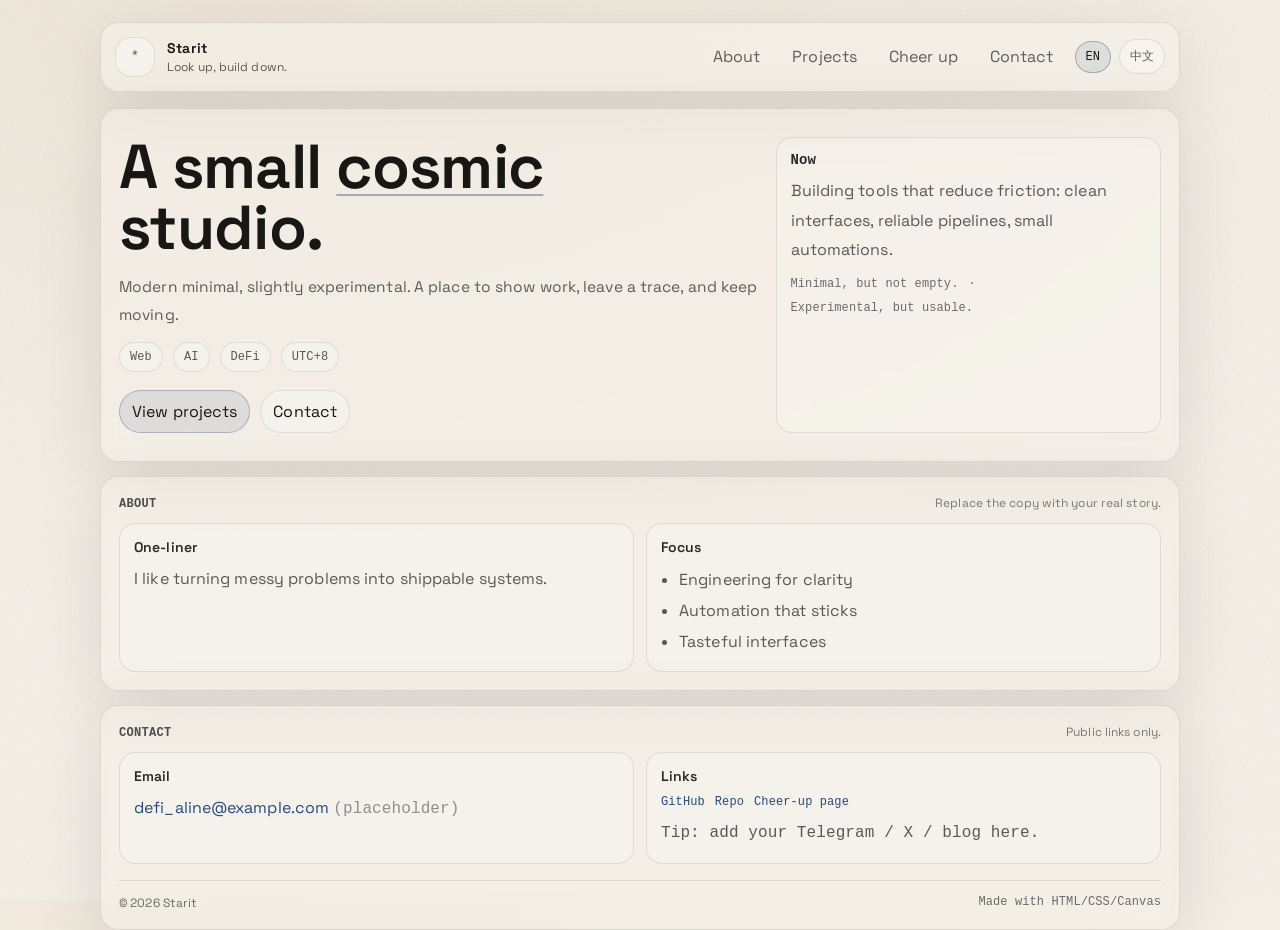
==== commit 4286a81a: "Switch to warm paper theme (bilingual)" ====
--- a/index.html
+++ b/index.html
@@ -12,8 +12,7 @@
 </head>
 <body>
   <a class="skip" href="#main">Skip to content</a>
-  <canvas id="starfield" aria-hidden="true"></canvas>
-  <div class="noise" aria-hidden="true"></div>
+  <div class="paperGrain" aria-hidden="true"></div>
 
   <div class="page" data-lang="en">
     <header class="topbar">
@@ -140,7 +139,6 @@
     </main>
   </div>
 
-  <script src="js/starfield.js" defer></script>
   <script>
     document.getElementById('year').textContent = String(new Date().getFullYear());
 
--- a/css/style.css
+++ b/css/style.css
@@ -1,20 +1,22 @@
 /*
-  Starit — Modern Minimal / Experimental
-  Typeface: Space Grotesk
-  Direction: reduce "neon"; increase editorial restraint.
+  Starit — Paper / Warm minimal (方案 2)
+  - Warm paper background
+  - Editorial restraint
+  - Space Grotesk
 */
 
 :root{
-  --bg: #07080c;
-  --ink: rgba(255,255,255,0.92);
-  --muted: rgba(255,255,255,0.62);
-  --faint: rgba(255,255,255,0.10);
-
-  /* Single restrained accent (cool gray-blue). */
-  --accent: #c8d4ff;
+  --paper: #f5f0e8;
+  --paper2: #efe7db;
+  --ink: #181716;
+  --muted: rgba(24,23,22,0.68);
+  --faint: rgba(24,23,22,0.10);
+
+  /* one calm accent */
+  --accent: #2a4a7b; /* ink-blue */
 
   --radius: 18px;
-  --shadow: 0 30px 110px rgba(0,0,0,0.55);
+  --shadow: 0 18px 70px rgba(0,0,0,0.10);
 
   --sans: "Space Grotesk", ui-sans-serif, system-ui, -apple-system, Segoe UI, Roboto, Helvetica, Arial;
   --mono: ui-monospace, SFMono-Regular, Menlo, Monaco, Consolas, "Liberation Mono", "Courier New", monospace;
@@ -25,33 +27,25 @@
 body{
   margin: 0;
   color: var(--ink);
-  background: var(--bg);
+  background: radial-gradient(1200px 600px at 20% 0%, var(--paper2), var(--paper));
   font-family: var(--sans);
   letter-spacing: 0.1px;
   overflow-x: hidden;
 }
 
-a{ color: inherit; text-decoration: none; }
+a{ color: var(--accent); text-decoration: none; }
 a:hover{ text-decoration: underline; text-underline-offset: 3px; }
 
-/* Background */
-#starfield{
-  position: fixed;
-  inset: 0;
-  width: 100vw;
-  height: 100vh;
-  z-index: -2;
-}
-
-.noise{
+/* Paper grain */
+.paperGrain{
   position: fixed;
   inset: 0;
   pointer-events: none;
   z-index: -1;
-  opacity: 0.16;
+  opacity: 0.28;
   background-image:
-    url('data:image/svg+xml;utf8,<svg xmlns="http://www.w3.org/2000/svg" width="260" height="260"><filter id="n"><feTurbulence type="fractalNoise" baseFrequency=".75" numOctaves="3" stitchTiles="stitch"/></filter><rect width="260" height="260" filter="url(%23n)" opacity=".28"/></svg>');
-  mix-blend-mode: overlay;
+    url('data:image/svg+xml;utf8,<svg xmlns="http://www.w3.org/2000/svg" width="340" height="340"><filter id="n"><feTurbulence type="fractalNoise" baseFrequency=".65" numOctaves="2" stitchTiles="stitch"/></filter><rect width="340" height="340" filter="url(%23n)" opacity=".30"/></svg>');
+  mix-blend-mode: multiply;
 }
 
 /* Skip */
@@ -61,7 +55,7 @@
   top: 8px;
   padding: 10px 12px;
   border-radius: 12px;
-  background: rgba(0,0,0,0.75);
+  background: rgba(245,240,232,0.95);
   border: 1px solid var(--faint);
   color: var(--ink);
 }
@@ -69,7 +63,7 @@
 
 /* Layout */
 .page{
-  width: min(1160px, calc(100% - 32px));
+  width: min(1080px, calc(100% - 32px));
   margin: 22px auto 80px;
 }
 
@@ -81,26 +75,24 @@
   padding: 14px 14px;
   border: 1px solid var(--faint);
   border-radius: var(--radius);
-  background: rgba(255,255,255,0.03);
-  backdrop-filter: blur(10px);
+  background: rgba(245,240,232,0.65);
+  backdrop-filter: blur(8px);
   box-shadow: var(--shadow);
 }
 
 .brand{ display:flex; gap: 12px; align-items: center; }
-
 .mark{
   width: 40px;
   height: 40px;
   border-radius: 16px;
   border: 1px solid var(--faint);
-  background: rgba(255,255,255,0.02);
+  background: rgba(255,255,255,0.35);
   display:grid;
   place-items:center;
   font-family: var(--mono);
   font-size: 14px;
-  color: rgba(255,255,255,0.75);
-}
-
+  color: rgba(24,23,22,0.70);
+}
 .brand .name{ font-weight: 650; letter-spacing: 0.2px; font-size: 14px; }
 .brand .tag{ margin-top: 2px; font-size: 12px; color: var(--muted); }
 
@@ -111,12 +103,12 @@
   padding: 8px 10px;
   border-radius: 999px;
 }
-.nav a:hover{ color: var(--ink); border-color: var(--faint); text-decoration: none; }
+.nav a:hover{ color: var(--ink); border-color: var(--faint); text-decoration: none; background: rgba(255,255,255,0.28); }
 
 .lang{ display:flex; gap: 8px; align-items:center; }
 .lang button{
   border: 1px solid var(--faint);
-  background: rgba(255,255,255,0.03);
+  background: rgba(255,255,255,0.25);
   color: var(--muted);
   padding: 8px 10px;
   border-radius: 999px;
@@ -126,8 +118,8 @@
 }
 .lang button[aria-pressed="true"]{
   color: var(--ink);
-  border-color: rgba(200,212,255,0.40);
-  background: rgba(200,212,255,0.08);
+  border-color: rgba(42,74,123,0.35);
+  background: rgba(42,74,123,0.10);
 }
 
 /* Hero */
@@ -136,36 +128,36 @@
   padding: 28px 18px;
   border-radius: var(--radius);
   border: 1px solid var(--faint);
-  background: linear-gradient(180deg, rgba(255,255,255,0.04), rgba(255,255,255,0.02));
-  backdrop-filter: blur(10px);
+  background: rgba(245,240,232,0.58);
+  backdrop-filter: blur(8px);
   box-shadow: var(--shadow);
 }
 
-.heroGrid{ display:grid; grid-template-columns: 1.3fr 0.7fr; gap: 14px; }
+.heroGrid{ display:grid; grid-template-columns: 1.25fr 0.75fr; gap: 14px; }
 @media (max-width: 920px){ .heroGrid{ grid-template-columns: 1fr; } }
 
 .hTitle{
   margin: 0;
-  font-size: clamp(30px, 5vw, 64px);
+  font-size: clamp(30px, 5vw, 62px);
   line-height: 0.98;
-  letter-spacing: -0.6px;
+  letter-spacing: -0.7px;
   font-weight: 650;
 }
 
-/* no gradients: just a subtle underline */
+/* subtle highlight, not neon */
 .accent{
   color: var(--ink);
   text-decoration: underline;
   text-decoration-thickness: 2px;
   text-underline-offset: 6px;
-  text-decoration-color: rgba(200,212,255,0.55);
+  text-decoration-color: rgba(42,74,123,0.40);
 }
 
 .lead{
   margin: 14px 0 0;
   color: var(--muted);
   font-size: 15.5px;
-  line-height: 1.8;
+  line-height: 1.85;
   max-width: 68ch;
 }
 
@@ -176,9 +168,9 @@
   gap: 8px;
   padding: 7px 10px;
   border-radius: 999px;
-  border: 1px solid rgba(255,255,255,0.12);
-  background: rgba(0,0,0,0.10);
-  color: rgba(255,255,255,0.70);
+  border: 1px solid var(--faint);
+  background: rgba(255,255,255,0.22);
+  color: rgba(24,23,22,0.70);
   font-family: var(--mono);
   font-size: 12px;
 }
@@ -190,13 +182,14 @@
   justify-content:center;
   padding: 10px 12px;
   border-radius: 999px;
-  border: 1px solid rgba(255,255,255,0.12);
-  background: rgba(255,255,255,0.03);
-}
-.btn:hover{ text-decoration:none; background: rgba(255,255,255,0.06); }
+  border: 1px solid var(--faint);
+  background: rgba(255,255,255,0.22);
+  color: var(--ink);
+}
+.btn:hover{ text-decoration:none; background: rgba(255,255,255,0.35); }
 .btn.primary{
-  border-color: rgba(200,212,255,0.35);
-  background: rgba(200,212,255,0.08);
+  border-color: rgba(42,74,123,0.30);
+  background: rgba(42,74,123,0.10);
 }
 
 /* Panels */
@@ -204,19 +197,13 @@
   margin-top: 14px;
   border-radius: var(--radius);
   border: 1px solid var(--faint);
-  background: rgba(255,255,255,0.03);
-  backdrop-filter: blur(10px);
+  background: rgba(245,240,232,0.55);
+  backdrop-filter: blur(8px);
   box-shadow: var(--shadow);
   padding: 18px;
 }
 
-.panelHeader{
-  display:flex;
-  align-items: baseline;
-  justify-content: space-between;
-  gap: 12px;
-  flex-wrap: wrap;
-}
+.panelHeader{ display:flex; align-items: baseline; justify-content: space-between; gap: 12px; flex-wrap: wrap; }
 
 .panel h2{
   margin: 0;
@@ -224,10 +211,10 @@
   letter-spacing: 0.28px;
   font-family: var(--mono);
   text-transform: uppercase;
-  color: rgba(255,255,255,0.75);
-}
-
-.panel .note{ color: rgba(255,255,255,0.52); font-size: 12px; }
+  color: rgba(24,23,22,0.75);
+}
+
+.panel .note{ color: rgba(24,23,22,0.55); font-size: 12px; }
 
 .grid{ display:grid; gap: 12px; margin-top: 12px; }
 .grid.two{ grid-template-columns: repeat(2, minmax(0, 1fr)); }
@@ -237,33 +224,32 @@
 
 .card{
   border-radius: 16px;
-  border: 1px solid rgba(255,255,255,0.10);
-  background: linear-gradient(180deg, rgba(0,0,0,0.22), rgba(0,0,0,0.10));
+  border: 1px solid rgba(24,23,22,0.10);
+  background: rgba(255,255,255,0.18);
   padding: 14px;
   min-height: 110px;
 }
 
-.card h3{ margin: 0 0 8px; font-size: 14px; font-weight: 600; }
-.card p{ margin: 0; color: var(--muted); line-height: 1.8; }
+.card h3{ margin: 0 0 8px; font-size: 14px; font-weight: 600; color: rgba(24,23,22,0.92); }
+.card p{ margin: 0; color: rgba(24,23,22,0.70); line-height: 1.85; }
 
 .meta{
   margin-top: 10px;
   display:flex;
   gap: 10px;
   flex-wrap: wrap;
-  color: rgba(255,255,255,0.60);
-  font-family: var(--mono);
-  font-size: 12px;
-}
-
-.meta a{ color: rgba(200,212,255,0.95); }
-.list{ margin: 0; padding-left: 18px; color: var(--muted); line-height: 1.9; }
+  color: rgba(24,23,22,0.62);
+  font-family: var(--mono);
+  font-size: 12px;
+}
+
+.list{ margin: 0; padding-left: 18px; color: rgba(24,23,22,0.70); line-height: 1.95; }
 
 .footer{
   margin-top: 16px;
   padding-top: 14px;
-  border-top: 1px solid rgba(255,255,255,0.08);
-  color: rgba(255,255,255,0.52);
+  border-top: 1px solid rgba(24,23,22,0.10);
+  color: rgba(24,23,22,0.62);
   font-size: 12px;
   display:flex;
   justify-content: space-between;
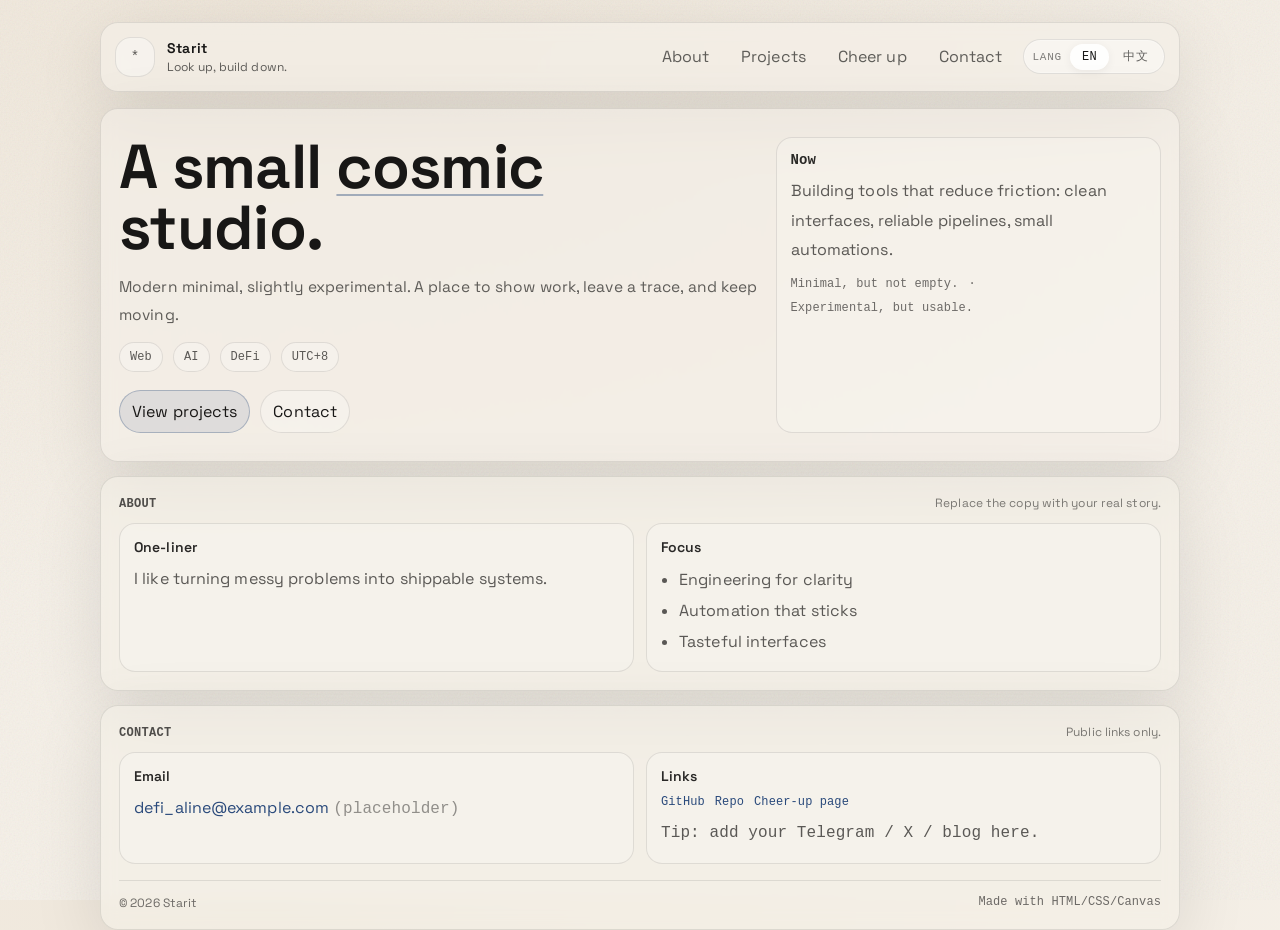
==== commit 7a5ffde1: "Polish language toggle UI" ====
--- a/index.html
+++ b/index.html
@@ -33,6 +33,7 @@
         </nav>
 
         <div class="lang" aria-label="Language">
+          <span class="langLabel">Lang</span>
           <button id="langEN" type="button" aria-pressed="true">EN</button>
           <button id="langZH" type="button" aria-pressed="false">中文</button>
         </div>
--- a/css/style.css
+++ b/css/style.css
@@ -105,21 +105,43 @@
 }
 .nav a:hover{ color: var(--ink); border-color: var(--faint); text-decoration: none; background: rgba(255,255,255,0.28); }
 
-.lang{ display:flex; gap: 8px; align-items:center; }
+.lang{
+  display: inline-flex;
+  align-items: center;
+  gap: 2px;
+  padding: 2px 4px 2px 6px;
+  border-radius: 999px;
+  border: 1px solid var(--faint);
+  background: rgba(255,255,255,0.40);
+  box-shadow: inset 0 0 0 1px rgba(255,255,255,0.25);
+}
+.langLabel{
+  font-family: var(--mono);
+  font-size: 11px;
+  letter-spacing: 0.8px;
+  color: rgba(24,23,22,0.55);
+  padding: 0 6px 0 2px;
+  text-transform: uppercase;
+}
 .lang button{
-  border: 1px solid var(--faint);
-  background: rgba(255,255,255,0.25);
+  border: 0;
+  background: transparent;
   color: var(--muted);
-  padding: 8px 10px;
+  padding: 6px 12px;
   border-radius: 999px;
   cursor: pointer;
   font-family: var(--mono);
   font-size: 12px;
+  letter-spacing: 0.4px;
 }
 .lang button[aria-pressed="true"]{
   color: var(--ink);
-  border-color: rgba(42,74,123,0.35);
-  background: rgba(42,74,123,0.10);
+  background: rgba(255,255,255,0.85);
+  box-shadow: 0 2px 10px rgba(0,0,0,0.06);
+}
+.lang button:focus-visible{
+  outline: 2px solid rgba(42,74,123,0.35);
+  outline-offset: 2px;
 }
 
 /* Hero */
